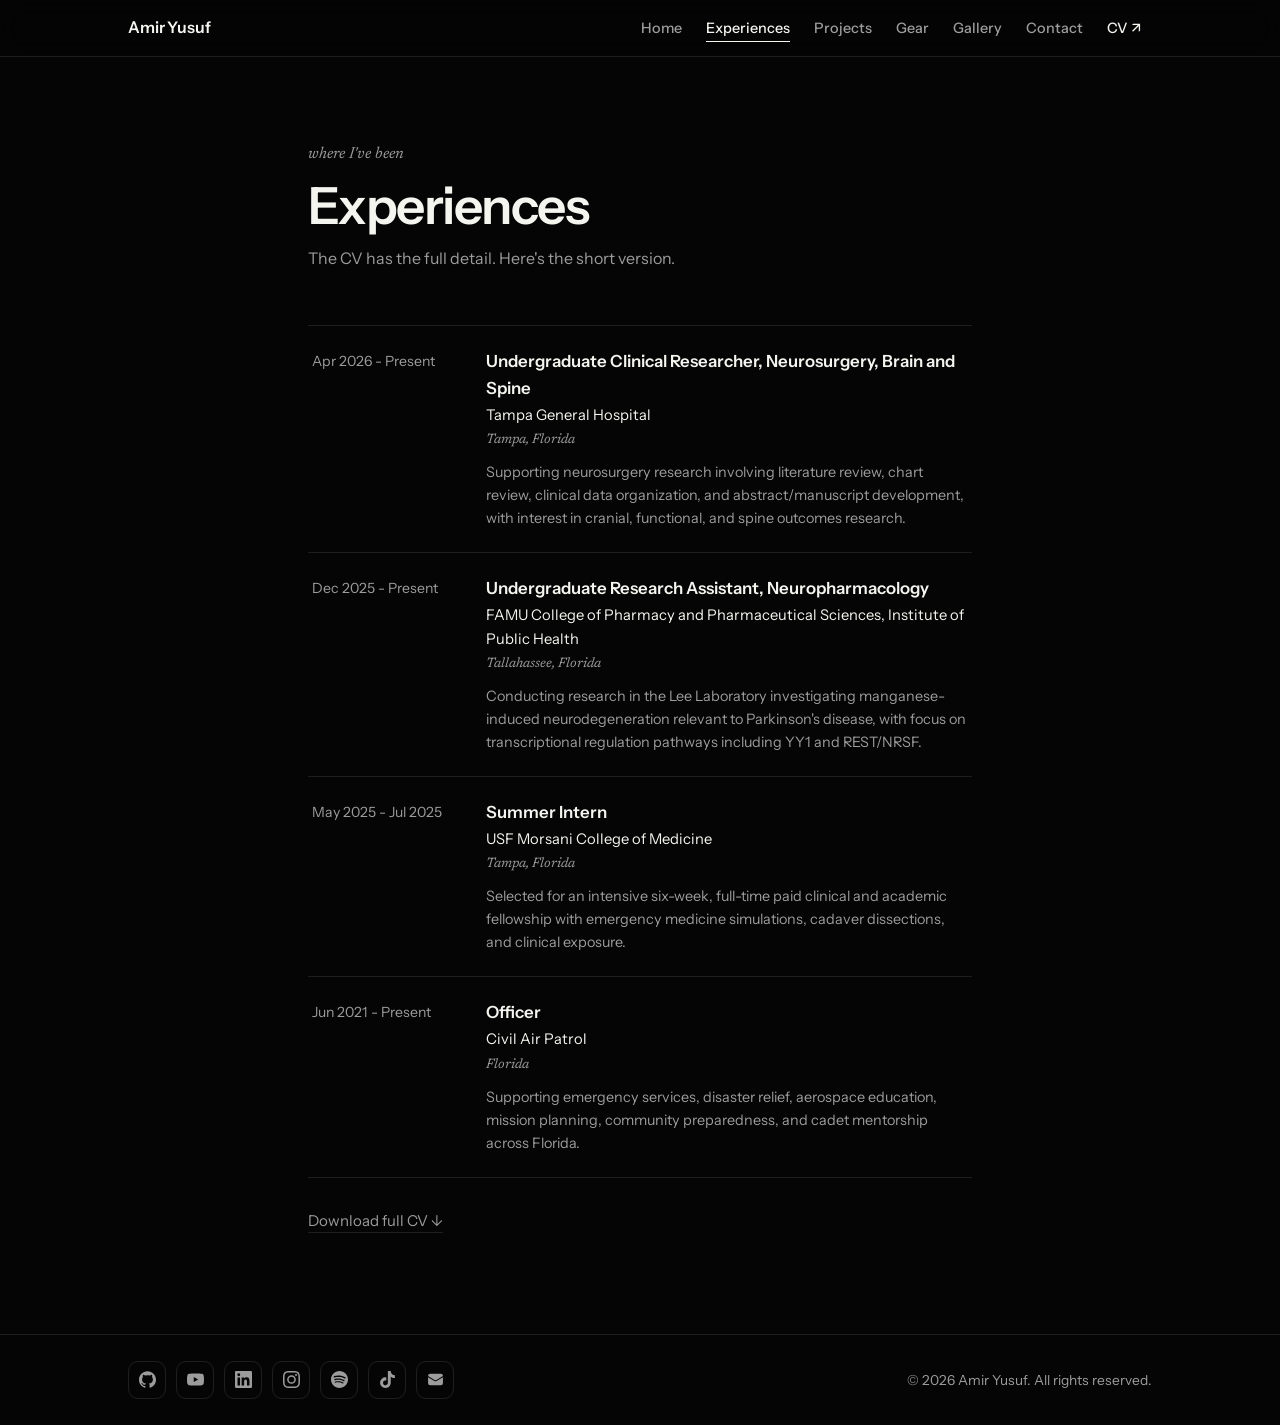
==== experience.html @ 47b3e9e9 "Add files via upload" ====
<!DOCTYPE html>
<html lang="en">
<head>
  <meta charset="UTF-8" />
  <meta name="viewport" content="width=device-width, initial-scale=1.0" />
  <title>Experiences · Amir Yusuf</title>
  <meta name="description" content="Research and service experience of Amir Yusuf: Tampa General Hospital, FAMU College of Pharmacy, USF Morsani College of Medicine, and Civil Air Patrol." />
  <meta name="theme-color" content="#050505" />
  <link rel="canonical" href="https://amiryusuf.com/experience.html" />
  <meta property="og:title" content="Experiences · Amir Yusuf" />
  <meta property="og:description" content="Research, clinical, and service experience." />
  <meta property="og:image" content="https://amiryusuf.com/assets/og-image.jpg" />
  <link rel="preconnect" href="https://fonts.googleapis.com" />
  <link rel="preconnect" href="https://fonts.gstatic.com" crossorigin />
  <link href="https://fonts.googleapis.com/css2?family=Instrument+Sans:wght@400;500;600&family=Newsreader:ital,opsz@1,6..72&display=swap" rel="stylesheet" />
  <link rel="icon" href="data:image/svg+xml,<svg xmlns='http://www.w3.org/2000/svg' viewBox='0 0 100 100'><rect width='100' height='100' fill='%23050505'/><text x='50' y='70' font-size='62' font-family='Georgia,serif' text-anchor='middle' fill='%23F5F5F0'>a</text></svg>" />
  <link rel="stylesheet" href="./styles.css" />
</head>
<body>
  <a class="skip-link" href="#main">Skip to content</a>
  <header class="nav solid" id="top">
    <nav class="nav-inner" aria-label="Primary">
      <a href="./index.html" class="brand">Amir Yusuf</a>
      <button class="nav-toggle" id="navToggle" aria-expanded="false" aria-controls="navMenu" aria-label="Toggle menu"><span></span><span></span></button>
      <ul class="nav-menu" id="navMenu">
        <li><a href="./index.html" class="nav-link">Home</a></li>
        <li><a href="./experience.html" class="nav-link active">Experiences</a></li>
        <li><a href="./projects.html" class="nav-link">Projects</a></li>
        <li><a href="./gear.html" class="nav-link">Gear</a></li>
        <li><a href="./gallery.html" class="nav-link">Gallery</a></li>
        <li><a href="./contact.html" class="nav-link">Contact</a></li>
        <li><a href="./assets/Mahmoud-Yusuf-CV.pdf" class="nav-link nav-cv" download>CV ↗</a></li>
      </ul>
    </nav>
  </header>

  <main id="main">
    <section class="page-hero">
      <div class="container narrow">
        <p class="eyebrow fade">where I've been</p>
        <h1 class="fade d1">Experiences</h1>
        <p class="fade d1">The CV has the full detail. Here's the short version.</p>
      </div>
    </section>

    <section class="section">
      <div class="container narrow">
        <ul class="xp fade d1">
          <li class="xp-row">
            <span class="xp-date">Apr 2026 - Present</span>
            <span class="xp-main">
              <span class="xp-role">Undergraduate Clinical Researcher, Neurosurgery, Brain and Spine</span>
              <span class="xp-org">Tampa General Hospital</span>
              <span class="xp-loc">Tampa, Florida</span>
              <span class="xp-note">Supporting neurosurgery research involving literature review, chart review, clinical data organization, and abstract/manuscript development, with interest in cranial, functional, and spine outcomes research.</span>
            </span>
          </li>
          <li class="xp-row">
            <span class="xp-date">Dec 2025 - Present</span>
            <span class="xp-main">
              <span class="xp-role">Undergraduate Research Assistant, Neuropharmacology</span>
              <span class="xp-org">FAMU College of Pharmacy and Pharmaceutical Sciences, Institute of Public Health</span>
              <span class="xp-loc">Tallahassee, Florida</span>
              <span class="xp-note">Conducting research in the Lee Laboratory investigating manganese-induced neurodegeneration relevant to Parkinson's disease, with focus on transcriptional regulation pathways including YY1 and REST/NRSF.</span>
            </span>
          </li>
          <li class="xp-row">
            <span class="xp-date">May 2025 - Jul 2025</span>
            <span class="xp-main">
              <span class="xp-role">Summer Intern</span>
              <span class="xp-org">USF Morsani College of Medicine</span>
              <span class="xp-loc">Tampa, Florida</span>
              <span class="xp-note">Selected for an intensive six-week, full-time paid clinical and academic fellowship with emergency medicine simulations, cadaver dissections, and clinical exposure.</span>
            </span>
          </li>
          <li class="xp-row">
            <span class="xp-date">Jun 2021 - Present</span>
            <span class="xp-main">
              <span class="xp-role">Officer</span>
              <span class="xp-org">Civil Air Patrol</span>
              <span class="xp-loc">Florida</span>
              <span class="xp-note">Supporting emergency services, disaster relief, aerospace education, mission planning, community preparedness, and cadet mentorship across Florida.</span>
            </span>
          </li>
        </ul>

        <p class="fade d1" style="margin-top:30px">
          <a class="link-underline" href="./assets/Mahmoud-Yusuf-CV.pdf" download>Download full CV ↓</a>
        </p>
      </div>
    </section>
  </main>

  <footer class="footer">
    <div class="container footer-inner"></div>
  </footer>
  <script src="./script.js"></script>
</body>
</html>
---- styles.css ----
/* =========================================================
   Amir Yusuf - personal site (multi-page)
   Black & white. Minimal. Warm. Editorial.
   ========================================================= */

:root {
  --bg: #050505;
  --text: #F5F5F0;
  --muted: #9C9C9C;
  --card: #101010;
  --card-2: #0c0c0c;
  --border: rgba(255, 255, 255, 0.10);
  --border-hover: rgba(255, 255, 255, 0.28);

  --sans: 'Instrument Sans', system-ui, -apple-system, 'Segoe UI', sans-serif;
  --serif: 'Newsreader', Georgia, serif;

  --container: 1080px;
  --radius: 14px;
  --ease: cubic-bezier(0.22, 1, 0.36, 1);
}

*, *::before, *::after { box-sizing: border-box; }
* { margin: 0; padding: 0; }

html { scroll-behavior: smooth; scroll-padding-top: 92px; -webkit-text-size-adjust: 100%; }

body {
  font-family: var(--sans);
  background: var(--bg);
  color: var(--text);
  line-height: 1.6;
  font-size: 16px;
  overflow-x: hidden;
  -webkit-font-smoothing: antialiased;
  text-rendering: optimizeLegibility;
}

img { display: block; max-width: 100%; }
a { color: inherit; text-decoration: none; }
ul { list-style: none; }
::selection { background: var(--text); color: var(--bg); }

.skip-link {
  position: absolute; left: 16px; top: -60px;
  background: var(--text); color: var(--bg);
  padding: 10px 16px; border-radius: 8px; font-weight: 600; z-index: 999;
  transition: top .2s var(--ease);
}
.skip-link:focus { top: 16px; }

.container { width: 100%; max-width: var(--container); margin: 0 auto; padding: 0 28px; }
.container.narrow { max-width: 720px; }
:focus-visible { outline: 1px solid var(--text); outline-offset: 3px; }

/* ---------- Buttons & links ---------- */
.btn {
  display: inline-flex; align-items: center; justify-content: center;
  padding: 11px 22px; border-radius: 999px;
  font-size: 0.94rem; font-weight: 500;
  background: var(--text); color: var(--bg); border: 1px solid var(--text);
  transition: transform .25s var(--ease), opacity .25s var(--ease);
}
.btn:hover { transform: translateY(-1px); opacity: 0.88; }
.btn-line { background: transparent; color: var(--text); border-color: var(--border-hover); }
.btn-line:hover { background: rgba(255,255,255,0.05); opacity: 1; }

.link-underline {
  font-size: 0.94rem; color: var(--muted);
  padding-bottom: 2px; border-bottom: 1px solid var(--border);
  transition: color .2s var(--ease), border-color .2s var(--ease);
}
.link-underline:hover { color: var(--text); border-color: var(--text); }

/* =========================================================
   NAV
   ========================================================= */
.nav {
  position: fixed; top: 0; left: 0; right: 0; z-index: 50;
  display: flex; justify-content: center;
  border-bottom: 1px solid transparent;
  transition: background .3s var(--ease), border-color .3s var(--ease);
}
.nav.scrolled, .nav.solid {
  background: rgba(5,5,5,0.78);
  backdrop-filter: blur(12px); -webkit-backdrop-filter: blur(12px);
  border-bottom: 1px solid var(--border);
}
.nav-inner {
  width: 100%; max-width: var(--container);
  display: flex; align-items: center; justify-content: space-between;
  padding: 15px 28px;
}
.brand { font-weight: 600; font-size: 1rem; letter-spacing: -0.01em; }
.nav-menu { display: flex; align-items: center; gap: 2px; }
.nav-link {
  position: relative; padding: 7px 11px;
  color: var(--muted); font-size: 0.9rem; font-weight: 500;
  transition: color .2s var(--ease);
}
.nav-link::after {
  content: ""; position: absolute; left: 11px; right: 11px; bottom: 2px; height: 1px;
  background: var(--text); transform: scaleX(0); transform-origin: left;
  transition: transform .25s var(--ease);
}
.nav-link:hover, .nav-link.active { color: var(--text); }
.nav-link:hover::after, .nav-link.active::after { transform: scaleX(1); }
.nav-cv { color: var(--text); }

.nav-toggle {
  display: none; flex-direction: column; gap: 5px;
  width: 40px; height: 40px; align-items: center; justify-content: center;
  background: transparent; border: 1px solid var(--border); border-radius: 10px; cursor: pointer;
}
.nav-toggle span { width: 18px; height: 1.5px; background: var(--text); transition: transform .3s var(--ease), opacity .2s var(--ease); }
.nav-toggle[aria-expanded="true"] span:nth-child(1) { transform: translateY(3.5px) rotate(45deg); }
.nav-toggle[aria-expanded="true"] span:nth-child(2) { transform: translateY(-3px) rotate(-45deg); }

/* =========================================================
   PAGE ENTRANCE / FADE
   ========================================================= */
.fade {
  opacity: 0; transform: translateY(16px);
  transition: opacity .6s var(--ease), transform .6s var(--ease);
  will-change: opacity, transform;
}
.fade.in { opacity: 1; transform: none; }
.fade.d1 { transition-delay: .06s; }
.fade.d2 { transition-delay: .12s; }
.fade.d3 { transition-delay: .18s; }
.fade.d4 { transition-delay: .24s; }

/* =========================================================
   HOME - HERO + HUB
   ========================================================= */
.home-hero { padding: 128px 0 26px; }
.home-hero h1 {
  font-size: clamp(2.6rem, 6.5vw, 4.2rem);
  font-weight: 600; line-height: 1.02; letter-spacing: -0.035em;
}
.caret {
  display: inline-block; width: 3px; height: 0.9em;
  background: var(--text); margin-left: 4px;
  transform: translateY(2px); animation: blink 1.05s steps(1) infinite;
}
@keyframes blink { 50% { opacity: 0; } }
.home-sub {
  margin-top: 20px; color: var(--muted);
  font-size: clamp(1rem, 1.7vw, 1.18rem); max-width: 56ch;
}
.home-sub b { color: var(--text); font-weight: 500; }

.hub { padding-bottom: 70px; }
.hub-grid {
  display: grid; grid-template-columns: repeat(2, 1fr);
  gap: 14px; margin-top: 8px;
}
.card {
  background: var(--card); border: 1px solid var(--border); border-radius: var(--radius);
  transition: border-color .3s var(--ease), transform .3s var(--ease);
}
.card:hover { border-color: var(--border-hover); transform: translateY(-3px); }
.card.link { cursor: pointer; }

.span-2 { grid-column: span 2; }

.card-label {
  font-family: var(--serif); font-style: italic;
  font-size: 0.86rem; color: var(--muted);
}
.go { color: var(--muted); transition: color .2s var(--ease), transform .2s var(--ease); }
.card:hover .go { color: var(--text); transform: translate(2px,-2px); }

/* media card (youtube / spotify / project) */
.media {
  display: flex; flex-direction: column; overflow: hidden;
}
.media-thumb {
  position: relative; aspect-ratio: 16 / 9; background: var(--card-2);
  border-bottom: 1px solid var(--border); overflow: hidden;
}
.media-thumb.square { aspect-ratio: 1 / 1; }
.media-thumb img {
  width: 100%; height: 100%; object-fit: cover; object-position: center;
  transition: transform .6s var(--ease);
}
.card:hover .media-thumb img { transform: scale(1.02); }
.thumb-fallback {
  position: absolute; inset: 0; display: grid; place-items: center;
  color: var(--muted); z-index: 0;
}
.media-thumb.no-img img { display: none; }
.thumb-fallback svg { width: 38px; height: 38px; opacity: 0.5; }
.media-body { padding: 16px 18px; display: flex; flex-direction: column; gap: 5px; }
.media-title { font-size: 1.02rem; font-weight: 600; }
.media-meta { display: flex; align-items: center; justify-content: space-between; gap: 10px; }
.media-meta .go { font-size: 0.86rem; }

/* spotify: horizontal compact */
.spotify { display: flex; align-items: center; gap: 14px; padding: 16px; }
.spotify .art {
  position: relative; flex: 0 0 auto; width: 66px; height: 66px;
  border-radius: 8px; overflow: hidden; background: #1a1a1a; border: 1px solid var(--border);
}
.spotify .art img { width: 100%; height: 100%; object-fit: cover; }
.spotify .art.no-img img { display: none; }
.spotify .art.no-img::after { content: "♪"; position: absolute; inset: 0; display: grid; place-items: center; color: var(--muted); font-size: 1.3rem; }
.spotify .info { display: flex; flex-direction: column; gap: 2px; min-width: 0; }
.spotify .info .t { font-size: 1rem; font-weight: 600; }
.spotify .info .s { font-size: 0.85rem; color: var(--muted); }

/* camera roll preview */
.roll { padding: 16px 18px; display: flex; flex-direction: column; gap: 12px; }
.roll-head { display: flex; align-items: center; justify-content: space-between; }
.roll-strip { display: grid; grid-template-columns: repeat(4, 1fr); gap: 8px; }
.roll-strip .mini {
  position: relative; aspect-ratio: 1/1; border-radius: 8px; overflow: hidden;
  background: var(--card-2); border: 1px solid var(--border);
}
.roll-strip .mini img { width: 100%; height: 100%; object-fit: cover; }
.roll-strip .mini.no-img img { display: none; }

/* quick links */
.quicklinks {
  display: flex; flex-wrap: wrap; gap: 10px; margin-top: 14px;
}
.qlink {
  display: inline-flex; align-items: center; gap: 8px;
  padding: 10px 16px; border-radius: 999px;
  border: 1px solid var(--border); background: var(--card);
  font-size: 0.9rem; color: var(--muted);
  transition: color .2s var(--ease), border-color .2s var(--ease), transform .2s var(--ease);
}
.qlink:hover { color: var(--text); border-color: var(--border-hover); transform: translateY(-2px); }
.qlink svg { width: 16px; height: 16px; }

/* =========================================================
   SUBPAGE HERO + SECTIONS
   ========================================================= */
.page-hero { padding: 128px 0 24px; }
.page-hero .eyebrow { font-family: var(--serif); font-style: italic; font-size: 1rem; color: var(--muted); margin-bottom: 12px; }
.page-hero h1 { font-size: clamp(2.2rem, 5vw, 3.2rem); font-weight: 600; letter-spacing: -0.03em; line-height: 1.02; }
.page-hero p { margin-top: 14px; color: var(--muted); max-width: 56ch; }
.section { padding: 30px 0 70px; }

/* About */
.about p { font-size: 1.18rem; line-height: 1.7; max-width: 60ch; }
.about p + p { margin-top: 18px; color: var(--muted); }
.currently { margin-top: 40px; border-top: 1px solid var(--border); }
.currently li {
  display: flex; gap: 16px; align-items: baseline;
  padding: 14px 2px; border-bottom: 1px solid var(--border);
}
.currently .k { font-family: var(--serif); font-style: italic; color: var(--muted); font-size: 0.9rem; min-width: 88px; }
.currently .v { font-size: 1.02rem; }

/* =========================================================
   PROJECTS
   ========================================================= */
.feature {
  border: 1px solid var(--border); border-radius: var(--radius);
  background: var(--card); overflow: hidden; margin-bottom: 16px;
  transition: border-color .3s var(--ease);
}
.feature:hover { border-color: var(--border-hover); }
.feature-grid { display: grid; grid-template-columns: 1.05fr 1fr; }
.feature-shot { position: relative; background: var(--card-2); border-right: 1px solid var(--border); overflow: hidden; min-height: 280px; }
.feature-shot img { width: 100%; height: 100%; object-fit: cover; object-position: center; }
.feature-shot.no-img img { display: none; }
.feature-shot .shot-fallback { position: absolute; inset: 0; display: grid; place-items: center; font-family: var(--serif); font-style: italic; color: var(--muted); font-size: 1.1rem; }
.feature-text { padding: 28px; display: flex; flex-direction: column; }
.feature h2 { font-size: clamp(1.25rem, 2.4vw, 1.55rem); font-weight: 600; letter-spacing: -0.01em; line-height: 1.18; }
.feature .desc { color: var(--muted); margin-top: 12px; font-size: 0.95rem; }
.feature .related-label { font-size: 0.72rem; letter-spacing: 0.14em; text-transform: uppercase; color: var(--muted); margin: 22px 0 10px; }
.related-build {
  display: flex; align-items: center; gap: 14px;
  border: 1px solid var(--border); border-radius: 12px; padding: 10px;
  background: var(--bg);
  transition: border-color .3s var(--ease), transform .3s var(--ease);
}
.related-build:hover { border-color: var(--border-hover); transform: translateY(-2px); }
.rb-shot { position: relative; flex: 0 0 auto; width: 92px; height: 64px; border-radius: 8px; overflow: hidden; background: var(--card-2); border: 1px solid var(--border); }
.rb-shot img { width: 100%; height: 100%; object-fit: cover; }
.rb-shot.no-img img { display: none; }
.rb-shot.no-img::after { content: "NF"; position: absolute; inset: 0; display: grid; place-items: center; font-family: var(--serif); font-style: italic; color: var(--muted); font-size: 0.85rem; }
.rb-text { display: flex; flex-direction: column; gap: 2px; min-width: 0; }
.rb-text strong { font-size: 1rem; }
.rb-text .d { color: var(--muted); font-size: 0.85rem; }
.rb-text .go { color: var(--muted); font-size: 0.8rem; margin-top: 2px; }
.related-build:hover .go { color: var(--text); }

.projects { display: grid; grid-template-columns: repeat(2, 1fr); gap: 16px; }
.project {
  display: flex; flex-direction: column;
  background: var(--card); border: 1px solid var(--border); border-radius: var(--radius);
  overflow: hidden; transition: border-color .3s var(--ease), transform .3s var(--ease);
}
.project:hover { border-color: var(--border-hover); transform: translateY(-3px); }
.project.sub { background: var(--card-2); }
.project-shot {
  position: relative; aspect-ratio: 16/9; background: var(--card-2);
  border-bottom: 1px solid var(--border); overflow: hidden;
}
.project-shot img { width: 100%; height: 100%; object-fit: cover; object-position: center; transition: transform .6s var(--ease); }
.project:hover .project-shot img { transform: scale(1.02); }
.shot-fallback { position: absolute; inset: 0; z-index: -1; display: grid; place-items: center; font-family: var(--serif); font-style: italic; color: var(--muted); }
.project-shot.no-img img { display: none; }
.project-shot.no-img .shot-fallback { z-index: 0; }
.project-body { padding: 18px 20px 20px; display: flex; flex-direction: column; gap: 9px; flex-grow: 1; }
.project-head { display: flex; align-items: center; justify-content: space-between; }
.project-head h3 { font-size: 1.1rem; font-weight: 600; }
.project-body p { color: var(--muted); font-size: 0.92rem; flex-grow: 1; }
.tags { display: flex; flex-wrap: wrap; gap: 7px; }
.tags span { font-size: 0.72rem; color: var(--muted); padding: 3px 10px; border-radius: 999px; border: 1px solid var(--border); }

/* =========================================================
   EXPERIENCE
   ========================================================= */
.xp { border-top: 1px solid var(--border); }
.xp-row {
  display: grid; grid-template-columns: 150px 1fr; gap: 24px;
  padding: 22px 4px; border-bottom: 1px solid var(--border);
  transition: padding-left .25s var(--ease);
}
.xp-row:hover { padding-left: 12px; }
.xp-date { color: var(--muted); font-size: 0.88rem; padding-top: 2px; }
.xp-main { display: flex; flex-direction: column; gap: 2px; }
.xp-role { font-size: 1.05rem; font-weight: 600; }
.xp-org { font-size: 0.92rem; }
.xp-loc { font-family: var(--serif); font-style: italic; color: var(--muted); font-size: 0.85rem; margin-top: 1px; }
.xp-note { font-size: 0.9rem; color: var(--muted); margin-top: 7px; max-width: 70ch; }

/* =========================================================
   GEAR
   ========================================================= */
.gear-cat { margin-top: 38px; }
.gear-cat:first-of-type { margin-top: 8px; }
.gear-cat h2 {
  font-size: 1.1rem; font-weight: 600;
  display: flex; align-items: baseline; gap: 12px;
  padding-bottom: 14px; border-bottom: 1px solid var(--border); margin-bottom: 16px;
}
.gear-cat h2 span { font-family: var(--serif); font-style: italic; color: var(--muted); font-size: 0.85rem; font-weight: 400; }
.gear-grid { display: grid; grid-template-columns: repeat(3, 1fr); gap: 12px; }
.gear-item {
  background: var(--card); border: 1px solid var(--border); border-radius: var(--radius);
  padding: 18px 18px 16px; display: flex; flex-direction: column; gap: 4px;
  transition: border-color .3s var(--ease), transform .3s var(--ease);
}
.gear-item:hover { border-color: var(--border-hover); transform: translateY(-3px); }
.gear-top { display: flex; align-items: center; justify-content: space-between; gap: 8px; }
.gear-name { font-size: 1rem; font-weight: 600; }
.gear-go { color: var(--muted); font-size: 0.85rem; transition: color .2s var(--ease), transform .2s var(--ease); }
a.gear-item:hover .gear-go { color: var(--text); transform: translate(2px, -2px); }
.gear-spec { font-size: 0.88rem; color: var(--muted); margin-top: 4px; }
.gear-tag { margin-top: 8px; font-family: var(--serif); font-style: italic; font-size: 0.82rem; color: var(--muted); }

/* =========================================================
   GALLERY (masonry)
   ========================================================= */
.masonry { columns: 3; column-gap: 12px; }
.masonry .shot {
  position: relative; break-inside: avoid; margin-bottom: 12px;
  border-radius: var(--radius); overflow: hidden;
  background: var(--card); border: 1px solid var(--border);
  display: block; width: 100%; padding: 0; cursor: pointer;
  transition: border-color .3s var(--ease), transform .3s var(--ease);
}
.masonry .shot:hover { border-color: var(--border-hover); transform: translateY(-3px); }
/* natural height, no forced crop */
.shot img { width: 100%; height: auto; display: block; transition: transform .6s var(--ease); }
.shot:hover img { transform: scale(1.02); }
.shot.no-img { min-height: 180px; }
.shot.no-img img { display: none; }

/* shared hover overlay: caption + location reveal */
.ph-overlay {
  position: absolute; inset: 0; z-index: 2;
  display: flex; flex-direction: column; justify-content: flex-end; gap: 1px;
  padding: 14px;
  background: linear-gradient(to top, rgba(0,0,0,0.74), rgba(0,0,0,0.05) 55%, transparent);
  opacity: 0; transition: opacity .3s var(--ease);
  pointer-events: none;
}
.shot:hover .ph-overlay, .photo-card:hover .ph-overlay { opacity: 1; }
.ph-overlay .c { font-size: 0.95rem; font-weight: 600; color: #fff; }
.ph-overlay .l { font-family: var(--serif); font-style: italic; font-size: 0.82rem; color: rgba(255,255,255,0.85); }

/* =========================================================
   CONTACT
   ========================================================= */
.contact-lead { font-size: 1.18rem; max-width: 52ch; margin-bottom: 26px; }
.contact-links { display: flex; flex-direction: column; border-top: 1px solid var(--border); max-width: 480px; }
.contact-links a {
  display: flex; align-items: center; justify-content: space-between;
  padding: 16px 4px; border-bottom: 1px solid var(--border);
  font-size: 1.05rem; color: var(--text);
  transition: padding-left .25s var(--ease), color .2s var(--ease);
}
.contact-links a:hover { padding-left: 12px; }
.contact-links a .ext { color: var(--muted); font-size: 0.9rem; }
.contact-links a:hover .ext { color: var(--text); }
.contact-row {
  display: flex; align-items: center; justify-content: space-between;
  padding: 16px 4px; border-bottom: 1px solid var(--border);
  font-size: 1.05rem; color: var(--text);
}
.contact-row .ext { color: var(--muted); font-size: 0.95rem; }

/* =========================================================
   FOOTER
   ========================================================= */
.footer { border-top: 1px solid var(--border); padding: 26px 0; margin-top: 30px; }
.footer-inner { display: flex; justify-content: space-between; align-items: center; gap: 16px; flex-wrap: wrap; }
.footer-inner span { font-size: 0.86rem; }
.footer-links { display: flex; gap: 18px; flex-wrap: wrap; }
.footer-links a { font-size: 0.86rem; color: var(--muted); transition: color .2s var(--ease); }
.footer-links a:hover { color: var(--text); }
.footer-copy { color: var(--muted); }

/* Social icon footer */
.social { display: flex; align-items: center; gap: 10px; flex-wrap: wrap; }
.social a {
  display: grid; place-items: center;
  width: 38px; height: 38px;
  color: var(--muted);
  border: 1px solid var(--border); border-radius: 10px;
  transition: color .2s var(--ease), border-color .2s var(--ease), transform .2s var(--ease);
}
.social a:hover { color: var(--text); border-color: var(--border-hover); transform: translateY(-2px); }
.social svg { width: 17px; height: 17px; }

/* =========================================================
   HOME COLLAGE - "recently"
   ========================================================= */
.recently { padding: 6px 0 56px; }
.section-kicker { font-family: var(--serif); font-style: italic; color: var(--muted); font-size: 0.9rem; margin-bottom: 4px; }
.recently h2 { font-size: 1.5rem; font-weight: 600; letter-spacing: -0.02em; margin-bottom: 26px; }
.home-collage {
  display: flex; justify-content: center; align-items: center;
  padding: 18px 0;
}
.photo-card {
  position: relative;
  flex: 0 0 auto;
  width: 224px; aspect-ratio: 3 / 4;
  margin-left: -42px;
  border-radius: 14px; overflow: hidden;
  border: 1px solid var(--border);
  background: var(--card);
  transform: rotate(var(--r, 0)) translateY(var(--y, 0));
  transition: transform .35s var(--ease), border-color .3s var(--ease);
}
.photo-card:first-child { margin-left: 0; }
.photo-card img {
  width: 100%; height: 100%; object-fit: cover; object-position: center;
}
.photo-card:hover {
  transform: rotate(0deg) translateY(-10px) scale(1.03);
  border-color: var(--border-hover);
  z-index: 5;
}

/* =========================================================
   HOME - hobbies + finance + project preview cards
   ========================================================= */
.card-pad { padding: 18px 20px; display: flex; flex-direction: column; gap: 7px; }
.hobbies-list { display: flex; flex-wrap: wrap; gap: 8px; margin-top: 2px; }
.hobbies-list span {
  font-size: 0.85rem; color: var(--muted);
  padding: 5px 12px; border: 1px solid var(--border); border-radius: 999px;
}
.fin-top { display: flex; align-items: baseline; justify-content: space-between; gap: 10px; }
.fin-big { font-size: 1.3rem; font-weight: 600; }
.fin-ret { font-size: 1.05rem; font-weight: 600; }
.fin-sub { color: var(--muted); font-size: 0.9rem; }
.fin-detail { color: var(--muted); font-size: 0.84rem; margin-top: 6px; }
.fin-note { font-family: var(--serif); font-style: italic; color: rgba(156,156,156,0.75); font-size: 0.78rem; margin-top: 8px; }

.proj-preview .media-title { font-size: 1.05rem; }

/* =========================================================
   GALLERY - featured "places lately"
   ========================================================= */
.gallery-head h1 { font-size: clamp(2.2rem, 5vw, 3.2rem); font-weight: 600; letter-spacing: -0.03em; }
.places-kicker { font-family: var(--serif); font-style: italic; color: var(--muted); font-size: 0.95rem; margin: 44px 0 16px; }
.places-lately {
  display: grid; grid-template-columns: repeat(3, 1fr); gap: 14px;
  margin-bottom: 24px;
}
.places-lately .place:first-child { grid-column: span 2; }
.place {
  display: flex; flex-direction: column; gap: 8px;
  cursor: pointer; background: none; border: 0; padding: 0; text-align: left;
  color: inherit; font: inherit;
}
.place-img {
  position: relative; aspect-ratio: 4 / 5; overflow: hidden;
  border-radius: var(--radius); border: 1px solid var(--border);
  background: var(--card);
}
.places-lately .place:first-child .place-img { aspect-ratio: 16 / 10; }
.place-img img {
  width: 100%; height: 100%; object-fit: cover; object-position: center;
  transition: transform .6s var(--ease);
}
.place:hover .place-img img { transform: scale(1.03); }
.place:hover .place-img { border-color: var(--border-hover); }
.place-cap { display: flex; align-items: baseline; gap: 8px; }
.place-cap .c { font-size: 0.92rem; color: var(--text); }
.place-cap .l { font-family: var(--serif); font-style: italic; font-size: 0.82rem; color: var(--muted); }

/* full grid uses .masonry; make shots clickable */
.masonry .shot { cursor: pointer; display: block; width: 100%; padding: 0; border: 1px solid var(--border); text-align: left; }
.masonry .shot:hover { border-color: var(--border-hover); }

/* =========================================================
   LIGHTBOX
   ========================================================= */
.lightbox {
  position: fixed; inset: 0; z-index: 100;
  display: grid; place-items: center;
  padding: 28px;
  background: rgba(3, 3, 3, 0.92);
  opacity: 0; pointer-events: none;
  transition: opacity .25s var(--ease);
}
.lightbox.open { opacity: 1; pointer-events: auto; }
.lightbox-fig {
  display: flex; flex-direction: column; gap: 12px;
  max-width: min(92vw, 900px); max-height: 86vh;
}
.lightbox-fig img {
  max-width: 100%; max-height: 72vh; object-fit: contain;
  border-radius: var(--radius); border: 1px solid var(--border);
}
.lightbox figcaption { display: flex; align-items: baseline; gap: 10px; }
.lightbox figcaption .c { font-size: 1rem; color: var(--text); }
.lightbox figcaption .l { font-family: var(--serif); font-style: italic; color: var(--muted); font-size: 0.9rem; }
.lightbox-close {
  position: absolute; top: 18px; right: 18px;
  width: 44px; height: 44px;
  display: grid; place-items: center;
  background: transparent; color: var(--text);
  border: 1px solid var(--border); border-radius: 999px;
  font-size: 1.2rem; cursor: pointer;
  transition: border-color .2s var(--ease), transform .2s var(--ease);
}
.lightbox-close:hover { border-color: var(--border-hover); transform: scale(1.05); }
body.no-scroll { overflow: hidden; }

/* =========================================================
   RESPONSIVE
   ========================================================= */
@media (max-width: 880px) {
  .hub-grid { grid-template-columns: 1fr 1fr; }
  .span-2 { grid-column: span 2; }
  .projects { grid-template-columns: 1fr; }
  .feature-grid { grid-template-columns: 1fr; }
  .feature-shot { border-right: 0; border-bottom: 1px solid var(--border); aspect-ratio: 16/9; min-height: 0; }
  .gear-grid { grid-template-columns: repeat(2, 1fr); }
  .masonry { columns: 2; }
  .places-lately { grid-template-columns: 1fr 1fr; }
  .places-lately .place:first-child { grid-column: span 2; }
  .photo-card { width: 200px; margin-left: -36px; }
}

@media (max-width: 600px) {
  .nav.solid, .nav { background: rgba(5,5,5,0.85); backdrop-filter: blur(12px); -webkit-backdrop-filter: blur(12px); border-bottom: 1px solid var(--border); }
  .nav-toggle { display: flex; }
  .nav-menu {
    position: absolute; top: 100%; left: 0; right: 0;
    flex-direction: column; align-items: stretch; gap: 2px; padding: 12px;
    background: rgba(5,5,5,0.97); border-bottom: 1px solid var(--border);
    transform: translateY(-8px); opacity: 0; pointer-events: none;
    transition: opacity .25s var(--ease), transform .25s var(--ease);
  }
  .nav-menu.open { opacity: 1; transform: none; pointer-events: auto; }
  .nav-link { padding: 12px 14px; }
  .nav-link::after { display: none; }

  .home-hero { padding: 104px 0 18px; }
  .page-hero { padding: 104px 0 18px; }
  .hub-grid { grid-template-columns: 1fr; }
  .span-2 { grid-column: auto; }
  .gear-grid { grid-template-columns: 1fr; }
  .masonry { columns: 1; }
  .xp-row { grid-template-columns: 1fr; gap: 4px; }
  .xp-row:hover { padding-left: 4px; }
  .xp-date { padding-top: 0; }
  .container { padding: 0 20px; }

  /* collage becomes a horizontal scroll strip */
  .home-collage {
    justify-content: flex-start;
    overflow-x: auto; overflow-y: hidden;
    gap: 12px; padding: 4px 0 14px;
    scroll-snap-type: x mandatory;
    -webkit-overflow-scrolling: touch;
    scrollbar-width: none; -ms-overflow-style: none;
  }
  .home-collage::-webkit-scrollbar { display: none; }
  .photo-card {
    width: 70vw; margin-left: 0;
    transform: none; scroll-snap-align: center;
  }
  .photo-card:hover { transform: translateY(-4px); }

  .places-lately { grid-template-columns: 1fr; }
  .places-lately .place:first-child { grid-column: auto; }
  .places-lately .place:first-child .place-img { aspect-ratio: 4 / 5; }
}

@media (prefers-reduced-motion: reduce) {
  *, *::before, *::after {
    animation-duration: 0.001ms !important;
    transition-duration: 0.001ms !important;
    scroll-behavior: auto !important;
  }
  .fade { opacity: 1; transform: none; }
  .caret { animation: none; }
}
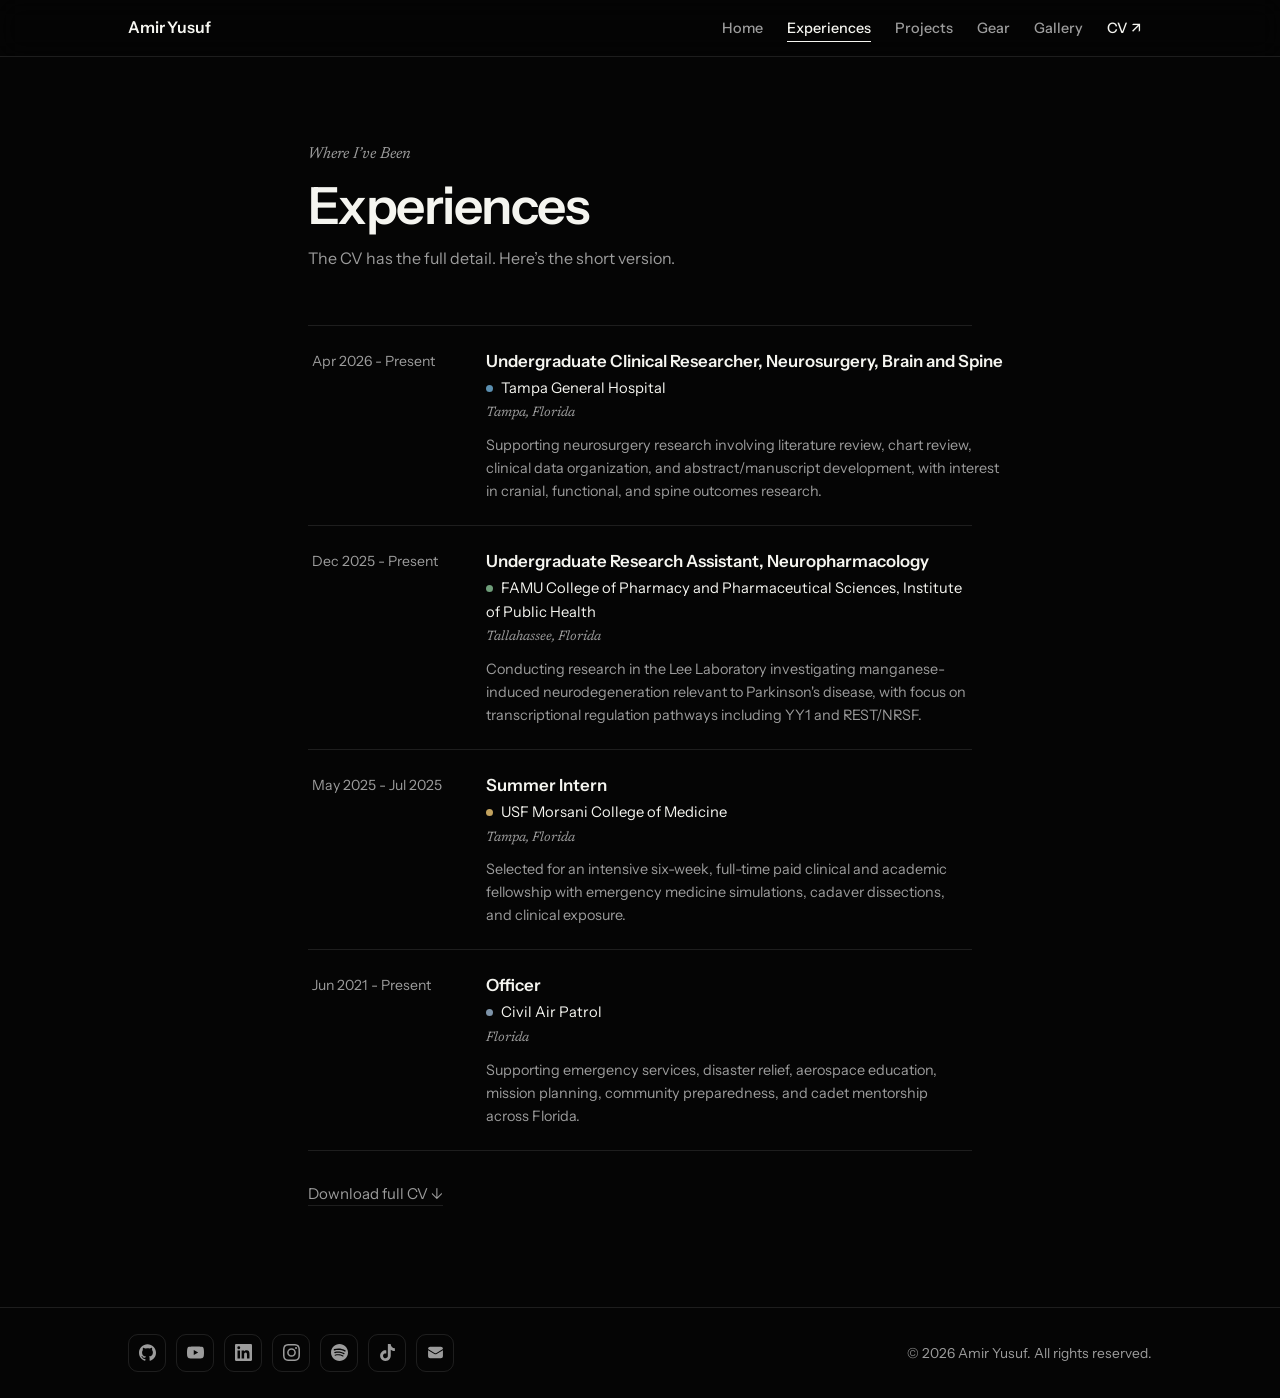
==== commit cc335595: "Add files via upload" ====
--- a/experience.html
+++ b/experience.html
@@ -28,7 +28,6 @@
         <li><a href="./projects.html" class="nav-link">Projects</a></li>
         <li><a href="./gear.html" class="nav-link">Gear</a></li>
         <li><a href="./gallery.html" class="nav-link">Gallery</a></li>
-        <li><a href="./contact.html" class="nav-link">Contact</a></li>
         <li><a href="./assets/Mahmoud-Yusuf-CV.pdf" class="nav-link nav-cv" download>CV ↗</a></li>
       </ul>
     </nav>
@@ -37,9 +36,9 @@
   <main id="main">
     <section class="page-hero">
       <div class="container narrow">
-        <p class="eyebrow fade">where I've been</p>
+        <p class="eyebrow fade">Where I&rsquo;ve Been</p>
         <h1 class="fade d1">Experiences</h1>
-        <p class="fade d1">The CV has the full detail. Here's the short version.</p>
+        <p class="fade d1">The CV has the full detail. Here&rsquo;s the short version.</p>
       </div>
     </section>
 
@@ -49,8 +48,8 @@
           <li class="xp-row">
             <span class="xp-date">Apr 2026 - Present</span>
             <span class="xp-main">
-              <span class="xp-role">Undergraduate Clinical Researcher, Neurosurgery, Brain and Spine</span>
-              <span class="xp-org">Tampa General Hospital</span>
+              <span class="xp-role long">Undergraduate Clinical Researcher, Neurosurgery, Brain and Spine</span>
+              <span class="xp-org"><span class="xp-dot" style="--a:#5b8fb0" aria-hidden="true"></span>Tampa General Hospital</span>
               <span class="xp-loc">Tampa, Florida</span>
               <span class="xp-note">Supporting neurosurgery research involving literature review, chart review, clinical data organization, and abstract/manuscript development, with interest in cranial, functional, and spine outcomes research.</span>
             </span>
@@ -59,7 +58,7 @@
             <span class="xp-date">Dec 2025 - Present</span>
             <span class="xp-main">
               <span class="xp-role">Undergraduate Research Assistant, Neuropharmacology</span>
-              <span class="xp-org">FAMU College of Pharmacy and Pharmaceutical Sciences, Institute of Public Health</span>
+              <span class="xp-org"><span class="xp-dot" style="--a:#6f9e7a" aria-hidden="true"></span>FAMU College of Pharmacy and Pharmaceutical Sciences, Institute of Public Health</span>
               <span class="xp-loc">Tallahassee, Florida</span>
               <span class="xp-note">Conducting research in the Lee Laboratory investigating manganese-induced neurodegeneration relevant to Parkinson's disease, with focus on transcriptional regulation pathways including YY1 and REST/NRSF.</span>
             </span>
@@ -68,7 +67,7 @@
             <span class="xp-date">May 2025 - Jul 2025</span>
             <span class="xp-main">
               <span class="xp-role">Summer Intern</span>
-              <span class="xp-org">USF Morsani College of Medicine</span>
+              <span class="xp-org"><span class="xp-dot" style="--a:#c2a25e" aria-hidden="true"></span>USF Morsani College of Medicine</span>
               <span class="xp-loc">Tampa, Florida</span>
               <span class="xp-note">Selected for an intensive six-week, full-time paid clinical and academic fellowship with emergency medicine simulations, cadaver dissections, and clinical exposure.</span>
             </span>
@@ -77,7 +76,7 @@
             <span class="xp-date">Jun 2021 - Present</span>
             <span class="xp-main">
               <span class="xp-role">Officer</span>
-              <span class="xp-org">Civil Air Patrol</span>
+              <span class="xp-org"><span class="xp-dot" style="--a:#7d93a8" aria-hidden="true"></span>Civil Air Patrol</span>
               <span class="xp-loc">Florida</span>
               <span class="xp-note">Supporting emergency services, disaster relief, aerospace education, mission planning, community preparedness, and cadet mentorship across Florida.</span>
             </span>
--- a/styles.css
+++ b/styles.css
@@ -138,12 +138,18 @@
   font-size: clamp(2.6rem, 6.5vw, 4.2rem);
   font-weight: 600; line-height: 1.02; letter-spacing: -0.035em;
 }
+.type {
+  display: inline-flex; align-items: baseline;
+  width: fit-content; max-width: 100%;
+}
+.type-out { display: inline; white-space: nowrap; }
 .caret {
   display: inline-block; width: 3px; height: 0.9em;
   background: var(--text); margin-left: 4px;
-  transform: translateY(2px); animation: blink 1.05s steps(1) infinite;
+  transform: translateY(2px); animation: blink 0.85s steps(1) infinite;
 }
 @keyframes blink { 50% { opacity: 0; } }
+@media (max-width: 420px) { .type-out { white-space: normal; } }
 .home-sub {
   margin-top: 20px; color: var(--muted);
   font-size: clamp(1rem, 1.7vw, 1.18rem); max-width: 56ch;
@@ -266,28 +272,35 @@
 .feature-grid { display: grid; grid-template-columns: 1.05fr 1fr; }
 .feature-shot { position: relative; background: var(--card-2); border-right: 1px solid var(--border); overflow: hidden; min-height: 280px; }
 .feature-shot img { width: 100%; height: 100%; object-fit: cover; object-position: center; }
+/* clean research title-card (replaces the screenshot) */
+.title-card {
+  position: absolute; inset: 0;
+  display: flex; flex-direction: column; justify-content: center; gap: 10px;
+  padding: 34px;
+  background:
+    radial-gradient(110% 80% at 50% 0%, rgba(15, 76, 154, 0.18), transparent 62%),
+    linear-gradient(158deg, #050505 0%, #07111f 58%, #0b1f3a 100%);
+}
+.title-card .tc-title { font-family: var(--serif); font-size: clamp(1.4rem, 2.4vw, 1.7rem); line-height: 1.16; color: var(--text); }
+.title-card .tc-sub { font-family: var(--serif); font-style: italic; font-size: 1rem; color: #7fa8d8; }
+.title-card .tc-label { font-size: 0.72rem; letter-spacing: 0.12em; text-transform: uppercase; color: var(--muted); margin-top: 10px; }
 .feature-shot.no-img img { display: none; }
 .feature-shot .shot-fallback { position: absolute; inset: 0; display: grid; place-items: center; font-family: var(--serif); font-style: italic; color: var(--muted); font-size: 1.1rem; }
 .feature-text { padding: 28px; display: flex; flex-direction: column; }
 .feature h2 { font-size: clamp(1.25rem, 2.4vw, 1.55rem); font-weight: 600; letter-spacing: -0.01em; line-height: 1.18; }
 .feature .desc { color: var(--muted); margin-top: 12px; font-size: 0.95rem; }
 .feature .related-label { font-size: 0.72rem; letter-spacing: 0.14em; text-transform: uppercase; color: var(--muted); margin: 22px 0 10px; }
-.related-build {
-  display: flex; align-items: center; gap: 14px;
-  border: 1px solid var(--border); border-radius: 12px; padding: 10px;
-  background: var(--bg);
-  transition: border-color .3s var(--ease), transform .3s var(--ease);
-}
-.related-build:hover { border-color: var(--border-hover); transform: translateY(-2px); }
-.rb-shot { position: relative; flex: 0 0 auto; width: 92px; height: 64px; border-radius: 8px; overflow: hidden; background: var(--card-2); border: 1px solid var(--border); }
-.rb-shot img { width: 100%; height: 100%; object-fit: cover; }
-.rb-shot.no-img img { display: none; }
-.rb-shot.no-img::after { content: "NF"; position: absolute; inset: 0; display: grid; place-items: center; font-family: var(--serif); font-style: italic; color: var(--muted); font-size: 0.85rem; }
-.rb-text { display: flex; flex-direction: column; gap: 2px; min-width: 0; }
-.rb-text strong { font-size: 1rem; }
-.rb-text .d { color: var(--muted); font-size: 0.85rem; }
-.rb-text .go { color: var(--muted); font-size: 0.8rem; margin-top: 2px; }
-.related-build:hover .go { color: var(--text); }
+/* NeuroFlow nested build, with its own site preview */
+.rb-block { display: flex; flex-direction: column; gap: 10px; }
+.rb-head { display: flex; align-items: center; justify-content: space-between; gap: 10px; }
+.rb-head strong { font-size: 1rem; }
+.rb-head .go { color: var(--muted); font-size: 0.82rem; transition: color .2s var(--ease), transform .2s var(--ease); }
+.rb-head a.go:hover { color: var(--text); transform: translate(2px,-2px); }
+.rb-desc { color: var(--muted); font-size: 0.85rem; }
+/* preview embedded as a project card's top visual */
+.project .site-preview { border: 0; border-radius: 0; border-bottom: 1px solid var(--border); }
+.project-head a.go { transition: color .2s var(--ease), transform .2s var(--ease); }
+.project-head a.go:hover { color: var(--text); transform: translate(2px,-2px); }
 
 .projects { display: grid; grid-template-columns: repeat(2, 1fr); gap: 16px; }
 .project {
@@ -326,7 +339,10 @@
 .xp-date { color: var(--muted); font-size: 0.88rem; padding-top: 2px; }
 .xp-main { display: flex; flex-direction: column; gap: 2px; }
 .xp-role { font-size: 1.05rem; font-weight: 600; }
+@media (min-width: 760px) { .xp-role.long { white-space: nowrap; font-size: clamp(0.96rem, 1.35vw, 1.05rem); } }
+@media (max-width: 759px) { .xp-role.long { white-space: normal; } }
 .xp-org { font-size: 0.92rem; }
+.xp-dot { display: inline-block; width: 7px; height: 7px; border-radius: 50%; background: var(--a, var(--muted)); margin-right: 8px; vertical-align: 1px; }
 .xp-loc { font-family: var(--serif); font-style: italic; color: var(--muted); font-size: 0.85rem; margin-top: 1px; }
 .xp-note { font-size: 0.9rem; color: var(--muted); margin-top: 7px; max-width: 70ch; }
 
@@ -356,21 +372,27 @@
 .gear-tag { margin-top: 8px; font-family: var(--serif); font-style: italic; font-size: 0.82rem; color: var(--muted); }
 
 /* =========================================================
-   GALLERY (masonry)
-   ========================================================= */
-.masonry { columns: 3; column-gap: 12px; }
-.masonry .shot {
-  position: relative; break-inside: avoid; margin-bottom: 12px;
-  border-radius: var(--radius); overflow: hidden;
-  background: var(--card); border: 1px solid var(--border);
-  display: block; width: 100%; padding: 0; cursor: pointer;
-  transition: border-color .3s var(--ease), transform .3s var(--ease);
-}
-.masonry .shot:hover { border-color: var(--border-hover); transform: translateY(-3px); }
-/* natural height, no forced crop */
-.shot img { width: 100%; height: auto; display: block; transition: transform .6s var(--ease); }
-.shot:hover img { transform: scale(1.02); }
-.shot.no-img { min-height: 180px; }
+   GALLERY (phone camera-roll grid)
+   ========================================================= */
+.phone-gallery { display: grid; grid-template-columns: repeat(4, 1fr); grid-auto-flow: dense; gap: 8px; }
+/* container itself does not fade; its shots stagger in instead */
+.phone-gallery.fade { opacity: 1; transform: none; }
+.phone-gallery .shot {
+  position: relative; aspect-ratio: 3 / 4; overflow: hidden;
+  border-radius: 10px; border: 1px solid var(--border);
+  background: var(--card); display: block; width: 100%; padding: 0; cursor: pointer;
+  opacity: 0; transform: translateY(12px);
+  transition: opacity .5s var(--ease), transform .5s var(--ease), border-color .3s var(--ease);
+  transition-delay: calc(var(--i, 0) * 40ms);
+}
+.phone-gallery.in .shot { opacity: 1; transform: none; }
+.phone-gallery .shot:hover { border-color: var(--border-hover); transform: translateY(-3px); transition-delay: 0s; }
+/* creative spans (desktop only) */
+.phone-gallery .shot.wide { grid-column: span 2; aspect-ratio: 4 / 3; }
+.phone-gallery .shot.tall { grid-row: span 2; aspect-ratio: 3 / 5; }
+.phone-gallery .shot.large { grid-column: span 2; grid-row: span 2; aspect-ratio: 1 / 1; }
+.shot img { width: 100%; height: 100%; object-fit: cover; object-position: center; display: block; transition: transform .6s var(--ease); }
+.shot:hover img { transform: scale(1.03); }
 .shot.no-img img { display: none; }
 
 /* shared hover overlay: caption + location reveal */
@@ -470,14 +492,68 @@
   font-size: 0.85rem; color: var(--muted);
   padding: 5px 12px; border: 1px solid var(--border); border-radius: 999px;
 }
-.fin-top { display: flex; align-items: baseline; justify-content: space-between; gap: 10px; }
-.fin-big { font-size: 1.3rem; font-weight: 600; }
-.fin-ret { font-size: 1.05rem; font-weight: 600; }
-.fin-sub { color: var(--muted); font-size: 0.9rem; }
-.fin-detail { color: var(--muted); font-size: 0.84rem; margin-top: 6px; }
-.fin-note { font-family: var(--serif); font-style: italic; color: rgba(156,156,156,0.75); font-size: 0.78rem; margin-top: 8px; }
+.fin-main { font-size: 1.05rem; font-weight: 600; }
+.fin-sub { color: var(--muted); font-size: 0.86rem; }
+.fin-highlight { font-size: 0.92rem; color: var(--text); font-weight: 500; }
+.fin-port { font-size: 0.85rem; color: var(--muted); }
+.fin-detail { color: var(--muted); font-size: 0.82rem; }
+.fin-note { font-family: var(--serif); font-style: italic; color: rgba(156,156,156,0.75); font-size: 0.78rem; margin-top: 6px; }
+
+.ticker-group { display: flex; flex-direction: column; gap: 7px; margin-top: 6px; }
+.ticker-row { display: flex; flex-wrap: wrap; gap: 6px; align-items: center; }
+.ticker-label { font-family: var(--serif); font-style: italic; font-size: 0.74rem; color: var(--muted); margin-right: 2px; }
+.ticker { font-size: 0.7rem; color: var(--muted); padding: 3px 9px; border: 1px solid var(--border); border-radius: 999px; letter-spacing: 0.03em; }
+.ticker.core { color: var(--text); border-color: var(--border-hover); }
+.fin-spark { display: block; width: 100%; height: 26px; margin: 2px 0 2px; opacity: 0.7; }
+
+/* larger Spotify preview card */
+.spotify-card { padding: 16px 18px 18px; display: flex; flex-direction: column; gap: 12px; }
+.sc-head { display: flex; align-items: baseline; justify-content: space-between; gap: 12px; }
+.sc-head .card-label { font-size: 0.86rem; }
+.sc-head .go { color: var(--muted); font-size: 0.84rem; transition: color .2s var(--ease), transform .2s var(--ease); }
+.sc-head a.go:hover { color: var(--text); transform: translate(2px,-2px); }
+.sc-embed { position: relative; border-radius: 12px; overflow: hidden; background: var(--card-2); border: 1px solid var(--border); min-height: 152px; }
+.sc-embed iframe { position: relative; z-index: 2; display: block; width: 100%; height: 352px; border: 0; opacity: 0; transition: opacity .4s var(--ease); }
+.sc-fallback {
+  position: absolute; inset: 0; z-index: 1;
+  display: flex; align-items: center; gap: 14px; padding: 16px;
+}
+.sc-fallback img { width: 84px; height: 84px; border-radius: 8px; object-fit: cover; }
+.sc-fallback .fb-t { font-size: 1rem; font-weight: 600; }
+.sc-fallback .fb-l { font-size: 0.82rem; color: var(--muted); }
 
 .proj-preview .media-title { font-size: 1.05rem; }
+
+/* =========================================================
+   SITE PREVIEW (live iframe with browser chrome + fallback)
+   ========================================================= */
+.site-preview {
+  border: 1px solid var(--border); border-radius: 10px; overflow: hidden;
+  background: var(--card-2);
+}
+.sp-bar {
+  display: flex; align-items: center; gap: 9px;
+  padding: 8px 11px; border-bottom: 1px solid var(--border); background: var(--card);
+}
+.sp-dots { display: flex; gap: 5px; }
+.sp-dots i { width: 8px; height: 8px; border-radius: 50%; background: rgba(255,255,255,0.16); display: block; }
+.sp-name { font-family: var(--serif); font-style: italic; font-size: 0.74rem; color: var(--muted); }
+.sp-frame { position: relative; aspect-ratio: 16 / 10; overflow: hidden; background: var(--bg); }
+.sp-frame iframe {
+  position: absolute; inset: 0; width: 100%; height: 100%; border: 0;
+  background: #fff; opacity: 0; transition: opacity .5s var(--ease);
+  pointer-events: none;
+}
+.sp-frame.loaded iframe { opacity: 1; }
+.sp-fallback {
+  position: absolute; inset: 0; z-index: 1;
+  display: flex; flex-direction: column; align-items: center; justify-content: center;
+  gap: 9px; padding: 16px; text-align: center;
+}
+.sp-frame.loaded .sp-fallback { display: none; }
+.sp-fallback img { max-width: 72px; max-height: 72px; border-radius: 14px; object-fit: contain; }
+.sp-fallback .fb-name { font-size: 0.9rem; color: var(--text); font-weight: 600; }
+.sp-fallback .fb-sub { font-size: 0.76rem; color: var(--muted); }
 
 /* =========================================================
    GALLERY - featured "places lately"
@@ -510,9 +586,6 @@
 .place-cap .c { font-size: 0.92rem; color: var(--text); }
 .place-cap .l { font-family: var(--serif); font-style: italic; font-size: 0.82rem; color: var(--muted); }
 
-/* full grid uses .masonry; make shots clickable */
-.masonry .shot { cursor: pointer; display: block; width: 100%; padding: 0; border: 1px solid var(--border); text-align: left; }
-.masonry .shot:hover { border-color: var(--border-hover); }
 
 /* =========================================================
    LIGHTBOX
@@ -559,7 +632,8 @@
   .feature-grid { grid-template-columns: 1fr; }
   .feature-shot { border-right: 0; border-bottom: 1px solid var(--border); aspect-ratio: 16/9; min-height: 0; }
   .gear-grid { grid-template-columns: repeat(2, 1fr); }
-  .masonry { columns: 2; }
+  .phone-gallery { grid-template-columns: repeat(3, 1fr); }
+  .phone-gallery .shot.wide, .phone-gallery .shot.tall, .phone-gallery .shot.large { grid-column: auto; grid-row: auto; aspect-ratio: 3 / 4; }
   .places-lately { grid-template-columns: 1fr 1fr; }
   .places-lately .place:first-child { grid-column: span 2; }
   .photo-card { width: 200px; margin-left: -36px; }
@@ -584,7 +658,7 @@
   .hub-grid { grid-template-columns: 1fr; }
   .span-2 { grid-column: auto; }
   .gear-grid { grid-template-columns: 1fr; }
-  .masonry { columns: 1; }
+  .phone-gallery { grid-template-columns: repeat(3, 1fr); gap: 6px; }
   .xp-row { grid-template-columns: 1fr; gap: 4px; }
   .xp-row:hover { padding-left: 4px; }
   .xp-date { padding-top: 0; }
@@ -618,5 +692,6 @@
     scroll-behavior: auto !important;
   }
   .fade { opacity: 1; transform: none; }
+  .phone-gallery .shot { opacity: 1 !important; transform: none !important; }
   .caret { animation: none; }
 }
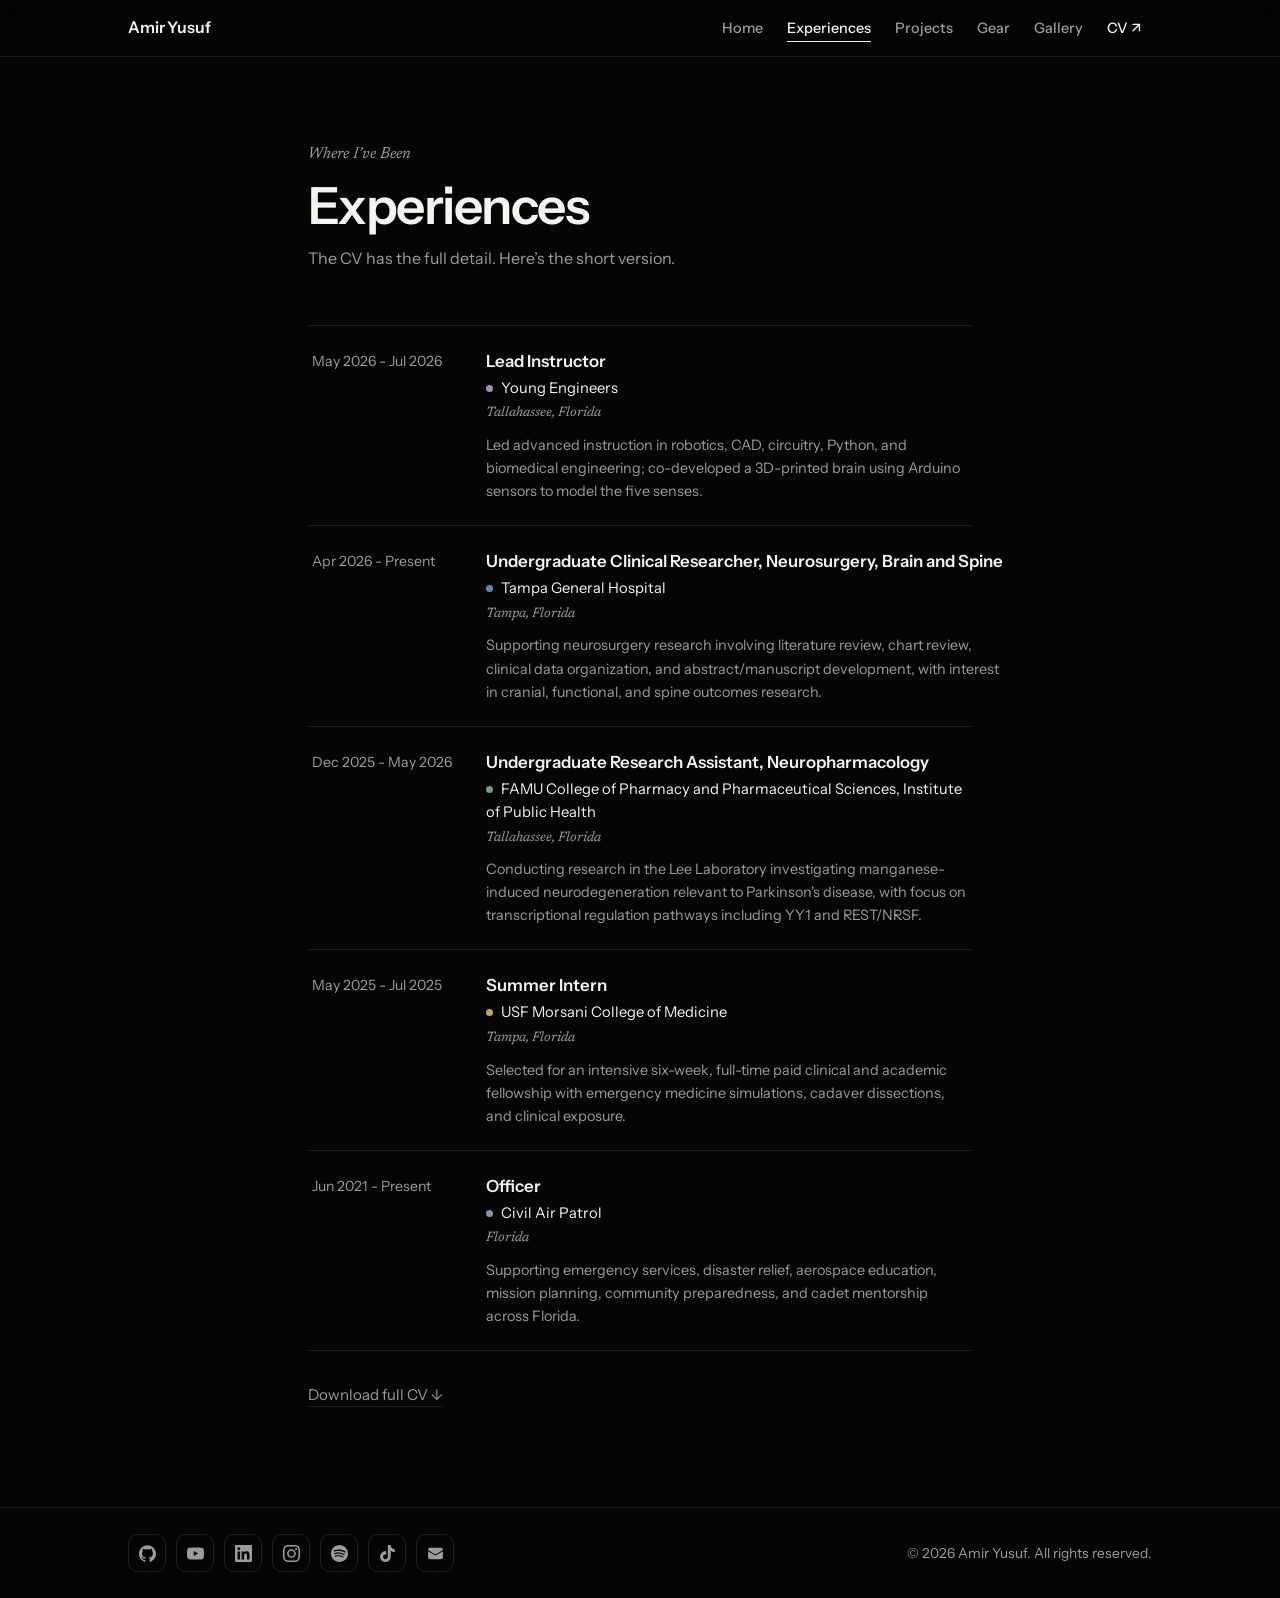
==== commit c4cd4681: "Add files via upload" ====
--- a/experience.html
+++ b/experience.html
@@ -4,7 +4,7 @@
   <meta charset="UTF-8" />
   <meta name="viewport" content="width=device-width, initial-scale=1.0" />
   <title>Experiences · Amir Yusuf</title>
-  <meta name="description" content="Research and service experience of Amir Yusuf: Tampa General Hospital, FAMU College of Pharmacy, USF Morsani College of Medicine, and Civil Air Patrol." />
+  <meta name="description" content="Research, teaching, and service experience of Amir Yusuf: Young Engineers, Tampa General Hospital, FAMU College of Pharmacy, USF Morsani College of Medicine, and Civil Air Patrol." />
   <meta name="theme-color" content="#050505" />
   <link rel="canonical" href="https://amiryusuf.com/experience.html" />
   <meta property="og:title" content="Experiences · Amir Yusuf" />
@@ -46,6 +46,15 @@
       <div class="container narrow">
         <ul class="xp fade d1">
           <li class="xp-row">
+            <span class="xp-date">May 2026 - Jul 2026</span>
+            <span class="xp-main">
+              <span class="xp-role">Lead Instructor</span>
+              <span class="xp-org"><span class="xp-dot" style="--a:#a98bb0" aria-hidden="true"></span>Young Engineers</span>
+              <span class="xp-loc">Tallahassee, Florida</span>
+              <span class="xp-note">Led advanced instruction in robotics, CAD, circuitry, Python, and biomedical engineering; co-developed a 3D-printed brain using Arduino sensors to model the five senses.</span>
+            </span>
+          </li>
+          <li class="xp-row">
             <span class="xp-date">Apr 2026 - Present</span>
             <span class="xp-main">
               <span class="xp-role long">Undergraduate Clinical Researcher, Neurosurgery, Brain and Spine</span>
@@ -55,7 +64,7 @@
             </span>
           </li>
           <li class="xp-row">
-            <span class="xp-date">Dec 2025 - Present</span>
+            <span class="xp-date">Dec 2025 - May 2026</span>
             <span class="xp-main">
               <span class="xp-role">Undergraduate Research Assistant, Neuropharmacology</span>
               <span class="xp-org"><span class="xp-dot" style="--a:#6f9e7a" aria-hidden="true"></span>FAMU College of Pharmacy and Pharmaceutical Sciences, Institute of Public Health</span>
--- a/styles.css
+++ b/styles.css
@@ -119,9 +119,10 @@
 /* =========================================================
    PAGE ENTRANCE / FADE
    ========================================================= */
+/* Cinematic reveal: opacity + slight rise + micro scale-up */
 .fade {
-  opacity: 0; transform: translateY(16px);
-  transition: opacity .6s var(--ease), transform .6s var(--ease);
+  opacity: 0; transform: translateY(18px) scale(0.985);
+  transition: opacity .7s var(--ease), transform .7s var(--ease);
   will-change: opacity, transform;
 }
 .fade.in { opacity: 1; transform: none; }
@@ -129,11 +130,20 @@
 .fade.d2 { transition-delay: .12s; }
 .fade.d3 { transition-delay: .18s; }
 .fade.d4 { transition-delay: .24s; }
+.fade.d5 { transition-delay: .30s; }
+.fade.d6 { transition-delay: .36s; }
 
 /* =========================================================
    HOME - HERO + HUB
    ========================================================= */
-.home-hero { padding: 128px 0 26px; }
+/* Hero fills the first screen so the next section sits below the fold.
+   svh keeps it stable on mobile (no jump when the address bar hides). */
+.home-hero {
+  position: relative;
+  min-height: 100vh; min-height: 100svh;
+  display: flex; align-items: center;
+  padding: 96px 0 92px; /* top clears the fixed nav; bottom leaves room for the scroll cue */
+}
 .home-hero h1 {
   font-size: clamp(2.6rem, 6.5vw, 4.2rem);
   font-weight: 600; line-height: 1.02; letter-spacing: -0.035em;
@@ -146,15 +156,48 @@
 .caret {
   display: inline-block; width: 3px; height: 0.9em;
   background: var(--text); margin-left: 4px;
-  transform: translateY(2px); animation: blink 0.85s steps(1) infinite;
-}
-@keyframes blink { 50% { opacity: 0; } }
+  transform: translateY(2px); animation: caretBlink 0.9s ease-in-out infinite;
+}
+@keyframes caretBlink {
+  0%, 45% { opacity: 1; }
+  55%, 100% { opacity: 0.08; }
+}
 @media (max-width: 420px) { .type-out { white-space: normal; } }
 .home-sub {
   margin-top: 20px; color: var(--muted);
   font-size: clamp(1rem, 1.7vw, 1.18rem); max-width: 56ch;
 }
 .home-sub b { color: var(--text); font-weight: 500; }
+
+/* subtle scroll cue anchoring the full-height hero (more below) */
+.hero-scroll {
+  position: absolute; left: 50%; bottom: 26px; transform: translateX(-50%);
+  display: grid; place-items: center; width: 34px; height: 34px;
+  color: var(--muted); border-radius: 999px; opacity: 0.7;
+  transition: color .2s var(--ease), opacity .2s var(--ease);
+}
+.hero-scroll:hover, .hero-scroll:focus-visible { color: var(--text); opacity: 1; outline: none; }
+.hero-scroll::after {
+  content: ""; width: 8px; height: 8px;
+  border-right: 1px solid currentColor; border-bottom: 1px solid currentColor;
+  animation: scrollBob 2.2s var(--ease) infinite;
+}
+@keyframes scrollBob {
+  0%, 100% { transform: rotate(45deg) translate(-1.5px, -1.5px); opacity: 0.35; }
+  50% { transform: rotate(45deg) translate(1.5px, 1.5px); opacity: 0.85; }
+}
+
+/* hero masthead: tiny labels anchoring the bottom edge so the full-height
+   hero reads as a composed editorial cover, not an empty centered block */
+.hero-meta {
+  position: absolute; left: 50%; bottom: 28px; transform: translateX(-50%);
+  width: 100%; max-width: var(--container);
+  padding: 0 28px; box-sizing: border-box;
+  display: flex; justify-content: space-between; align-items: center;
+  font-size: 0.68rem; letter-spacing: 0.2em; text-transform: uppercase;
+  color: var(--muted); pointer-events: none;
+}
+.hero-meta span { pointer-events: auto; }
 
 .hub { padding-bottom: 70px; }
 .hub-grid {
@@ -462,6 +505,8 @@
   display: flex; justify-content: center; align-items: center;
   padding: 18px 0;
 }
+/* Crooked collage card. --py is a scroll-parallax offset set by JS;
+   the base transform composes it with the card's rotation + offset. */
 .photo-card {
   position: relative;
   flex: 0 0 auto;
@@ -470,18 +515,41 @@
   border-radius: 14px; overflow: hidden;
   border: 1px solid var(--border);
   background: var(--card);
-  transform: rotate(var(--r, 0)) translateY(var(--y, 0));
-  transition: transform .35s var(--ease), border-color .3s var(--ease);
+  opacity: 0; /* staggered reveal, set to 1 when collage enters view */
+  transform: rotate(var(--r, 0)) translateY(calc(var(--y, 0px) + var(--py, 0px)));
+  transition: transform .4s var(--ease), border-color .3s var(--ease),
+              box-shadow .4s var(--ease), opacity .6s var(--ease);
 }
 .photo-card:first-child { margin-left: 0; }
 .photo-card img {
   width: 100%; height: 100%; object-fit: cover; object-position: center;
-}
+  /* full color at all times (no dimming/desaturation) */
+  transition: transform .7s var(--ease);
+}
+/* hover: noticeable lift, straighten, gentle zoom, soft shadow */
 .photo-card:hover {
-  transform: rotate(0deg) translateY(-10px) scale(1.03);
-  border-color: var(--border-hover);
+  transform: rotate(0deg) translateY(-16px) scale(1.05);
+  border-color: var(--text);
+  box-shadow: 0 30px 56px -24px rgba(0,0,0,0.95);
   z-index: 5;
 }
+.photo-card:hover img { transform: scale(1.04); }
+.photo-card:focus-visible {
+  transform: rotate(0deg) translateY(-16px) scale(1.05);
+  outline: 1px solid var(--text); outline-offset: 3px; z-index: 5;
+}
+
+/* staggered entrance once the collage scrolls into view */
+.home-collage.fade { opacity: 1; transform: none; } /* container itself does not fade; cards do */
+.home-collage.in .photo-card { opacity: 1; }
+.home-collage.in .photo-card:nth-child(1) { transition-delay: .04s; }
+.home-collage.in .photo-card:nth-child(2) { transition-delay: .10s; }
+.home-collage.in .photo-card:nth-child(3) { transition-delay: .16s; }
+.home-collage.in .photo-card:nth-child(4) { transition-delay: .22s; }
+.home-collage.in .photo-card:nth-child(5) { transition-delay: .28s; }
+
+/* recently collage uses the standard caption + location overlay (predalina / Tampa, Florida) */
+.photo-card:focus-visible .ph-overlay { opacity: 1; }
 
 /* =========================================================
    HOME - hobbies + finance + project preview cards
@@ -621,6 +689,98 @@
 }
 .lightbox-close:hover { border-color: var(--border-hover); transform: scale(1.05); }
 body.no-scroll { overflow: hidden; }
+
+/* =========================================================
+   MICRO-INTERACTIONS (premium card hover, coordinates, intro)
+   ========================================================= */
+
+/* Tactile card hover: soft border glow + a masked diagonal light sweep.
+   Applied to project, gear and home hub cards. Restrained, no color. */
+.project, .gear-item, .hub-grid .card { position: relative; }
+.project::after, .gear-item::after, .hub-grid .card::after {
+  content: ""; position: absolute; inset: 0; z-index: 3;
+  border-radius: inherit; pointer-events: none;
+  background: linear-gradient(115deg, transparent 30%, rgba(245,245,240,0.14) 50%, transparent 70%);
+  background-size: 230% 100%; background-position: 160% 0;
+  opacity: 0;
+  transition: opacity .35s var(--ease), background-position .85s var(--ease);
+}
+.project:hover::after, .gear-item:hover::after, .hub-grid .card:hover::after,
+.project:focus-within::after, .gear-item:focus-within::after, .hub-grid .card:focus-within::after {
+  opacity: 1; background-position: -40% 0;
+}
+/* clearer lift + brighter border + visible glow on hover/focus */
+.project:hover, .gear-item:hover, .hub-grid .card:hover,
+.project:focus-within, .gear-item:focus-within, .hub-grid .card:focus-within {
+  transform: translateY(-6px);
+  border-color: var(--text);
+  box-shadow: 0 0 0 1px rgba(245,245,240,0.14), 0 26px 52px -22px rgba(0,0,0,0.95);
+}
+
+/* International "Now / Coordinates" status card */
+.coordinates { padding: 18px 0 80px; }
+/* centered centerpiece: present but quieter than the hero */
+.coord-card {
+  position: relative; overflow: hidden;
+  max-width: 760px; margin: 0 auto;
+  border: 1px solid var(--border-hover); border-radius: var(--radius);
+  background: linear-gradient(180deg, rgba(255,255,255,0.05), rgba(255,255,255,0));
+  padding: 30px 32px 32px;
+}
+/* slow status "scanline" drifting across the card, very low opacity */
+.coord-card::before {
+  content: ""; position: absolute; top: 0; bottom: 0; left: -30%;
+  width: 30%; pointer-events: none;
+  background: linear-gradient(90deg, transparent, rgba(245,245,240,0.07), transparent);
+  animation: coordScan 7s linear infinite;
+}
+@keyframes coordScan { to { transform: translateX(440%); } }
+.coord-top {
+  display: flex; align-items: center; gap: 11px;
+  padding-bottom: 18px; margin-bottom: 4px;
+  border-bottom: 1px solid var(--border);
+}
+.coord-live {
+  width: 9px; height: 9px; border-radius: 50%; background: var(--text);
+  box-shadow: 0 0 0 0 rgba(245,245,240,0.5);
+  animation: coordPulse 2.4s var(--ease) infinite;
+}
+@keyframes coordPulse {
+  0% { box-shadow: 0 0 0 0 rgba(245,245,240,0.5); }
+  70% { box-shadow: 0 0 0 9px rgba(245,245,240,0); }
+  100% { box-shadow: 0 0 0 0 rgba(245,245,240,0); }
+}
+.coord-label { font-size: 0.74rem; letter-spacing: 0.34em; text-transform: uppercase; color: var(--text); }
+.coord-coords { margin-left: auto; font-size: 0.74rem; letter-spacing: 0.12em; color: var(--muted); }
+.coord-place {
+  font-family: var(--serif); font-size: clamp(2rem, 5vw, 3rem);
+  letter-spacing: -0.015em; line-height: 1.05; margin: 18px 0 6px;
+}
+.coord-place span { color: var(--muted); margin: 0 8px; }
+.coord-tags { display: flex; flex-wrap: wrap; align-items: center; gap: 0 7px; margin-top: 14px; }
+.coord-tags li { font-size: 0.95rem; color: var(--muted); }
+.coord-tags li:not(:last-child)::after { content: "·"; margin-left: 6px; color: var(--border-hover); }
+/* tags slide in gently, staggered, when the card reveals */
+.coordinates.in .coord-tags li { animation: coordTag .6s var(--ease) both; }
+.coordinates.in .coord-tags li:nth-child(1) { animation-delay: .12s; }
+.coordinates.in .coord-tags li:nth-child(2) { animation-delay: .19s; }
+.coordinates.in .coord-tags li:nth-child(3) { animation-delay: .26s; }
+.coordinates.in .coord-tags li:nth-child(4) { animation-delay: .33s; }
+.coordinates.in .coord-tags li:nth-child(5) { animation-delay: .40s; }
+@keyframes coordTag { from { opacity: 0; transform: translateX(8px); } to { opacity: 1; transform: none; } }
+
+/* First-load identity moment (home only). Fades out, never blocks nav. */
+.intro {
+  position: fixed; inset: 0; z-index: 200;
+  display: grid; place-items: center;
+  background: #050505;
+  opacity: 1; transition: opacity .6s var(--ease);
+}
+.intro.done { opacity: 0; pointer-events: none; }
+.intro-inner { text-align: center; animation: introRise .7s var(--ease) both; }
+.intro-name { display: block; font-family: var(--serif); font-size: clamp(2rem, 7vw, 3.2rem); letter-spacing: -0.02em; }
+.intro-loc { display: block; margin-top: 8px; font-size: 0.78rem; letter-spacing: 0.3em; text-transform: uppercase; color: var(--muted); }
+@keyframes introRise { from { opacity: 0; transform: translateY(10px); } to { opacity: 1; transform: none; } }
 
 /* =========================================================
    RESPONSIVE
@@ -641,19 +801,39 @@
 
 @media (max-width: 600px) {
   .nav.solid, .nav { background: rgba(5,5,5,0.85); backdrop-filter: blur(12px); -webkit-backdrop-filter: blur(12px); border-bottom: 1px solid var(--border); }
-  .nav-toggle { display: flex; }
+  .nav-toggle { display: flex; position: relative; z-index: 70; }
+
+  /* Fullscreen editorial nav panel */
   .nav-menu {
-    position: absolute; top: 100%; left: 0; right: 0;
-    flex-direction: column; align-items: stretch; gap: 2px; padding: 12px;
-    background: rgba(5,5,5,0.97); border-bottom: 1px solid var(--border);
-    transform: translateY(-8px); opacity: 0; pointer-events: none;
-    transition: opacity .25s var(--ease), transform .25s var(--ease);
+    position: fixed; inset: 0; z-index: 60;
+    flex-direction: column; align-items: flex-start; justify-content: center;
+    gap: 4px; padding: 96px 34px 48px; height: 100dvh;
+    background:
+      radial-gradient(120% 70% at 100% 0%, rgba(255,255,255,0.05), transparent 60%),
+      #050505;
+    border: 0; border-left: 1px solid var(--border);
+    opacity: 0; transform: translateX(6%); pointer-events: none;
+    transition: opacity .35s var(--ease), transform .45s var(--ease);
   }
   .nav-menu.open { opacity: 1; transform: none; pointer-events: auto; }
-  .nav-link { padding: 12px 14px; }
+  .nav-link {
+    font-size: 1.7rem; padding: 10px 0; color: var(--text);
+    opacity: 0; transform: translateX(16px);
+    transition: opacity .4s var(--ease), transform .4s var(--ease), color .2s var(--ease);
+  }
   .nav-link::after { display: none; }
-
-  .home-hero { padding: 104px 0 18px; }
+  /* links stagger in after the panel opens */
+  .nav-menu.open .nav-link { opacity: 1; transform: none; }
+  .nav-menu.open li:nth-child(1) .nav-link { transition-delay: .08s; }
+  .nav-menu.open li:nth-child(2) .nav-link { transition-delay: .14s; }
+  .nav-menu.open li:nth-child(3) .nav-link { transition-delay: .20s; }
+  .nav-menu.open li:nth-child(4) .nav-link { transition-delay: .26s; }
+  .nav-menu.open li:nth-child(5) .nav-link { transition-delay: .32s; }
+  .nav-menu.open li:nth-child(6) .nav-link { transition-delay: .38s; }
+
+  /* mobile: tighter hero so it doesn't feel over-spaced; hide masthead row */
+  .home-hero { min-height: 90svh; padding: 92px 0 70px; }
+  .hero-meta { display: none; }
   .page-hero { padding: 104px 0 18px; }
   .hub-grid { grid-template-columns: 1fr; }
   .span-2 { grid-column: auto; }
@@ -693,5 +873,22 @@
   }
   .fade { opacity: 1; transform: none; }
   .phone-gallery .shot { opacity: 1 !important; transform: none !important; }
-  .caret { animation: none; }
-}
+  .caret { animation: none; opacity: 1; }
+  /* new motion upgrades: keep content visible, drop ambient motion */
+  .photo-card { opacity: 1 !important; }
+  .coord-card::before { display: none; }
+  .coord-live { animation: none; }
+  .coordinates .coord-tags li { animation: none !important; opacity: 1 !important; }
+  .intro { display: none !important; }
+  /* mobile menu: show links instantly, no staggered delay */
+  .nav-menu.open .nav-link { transition-delay: 0s !important; }
+  .photo-card, .home-collage .photo-card { transition-delay: 0s !important; }
+}
+
+/* Hero caret: intentionally keep blinking even under reduced motion.
+   It is a 3px opacity-only cursor (no movement), placed after the
+   reduced-motion block with higher specificity + !important so it wins. */
+.type .caret {
+  animation: caretBlink 0.9s ease-in-out infinite !important;
+  opacity: 1;
+}
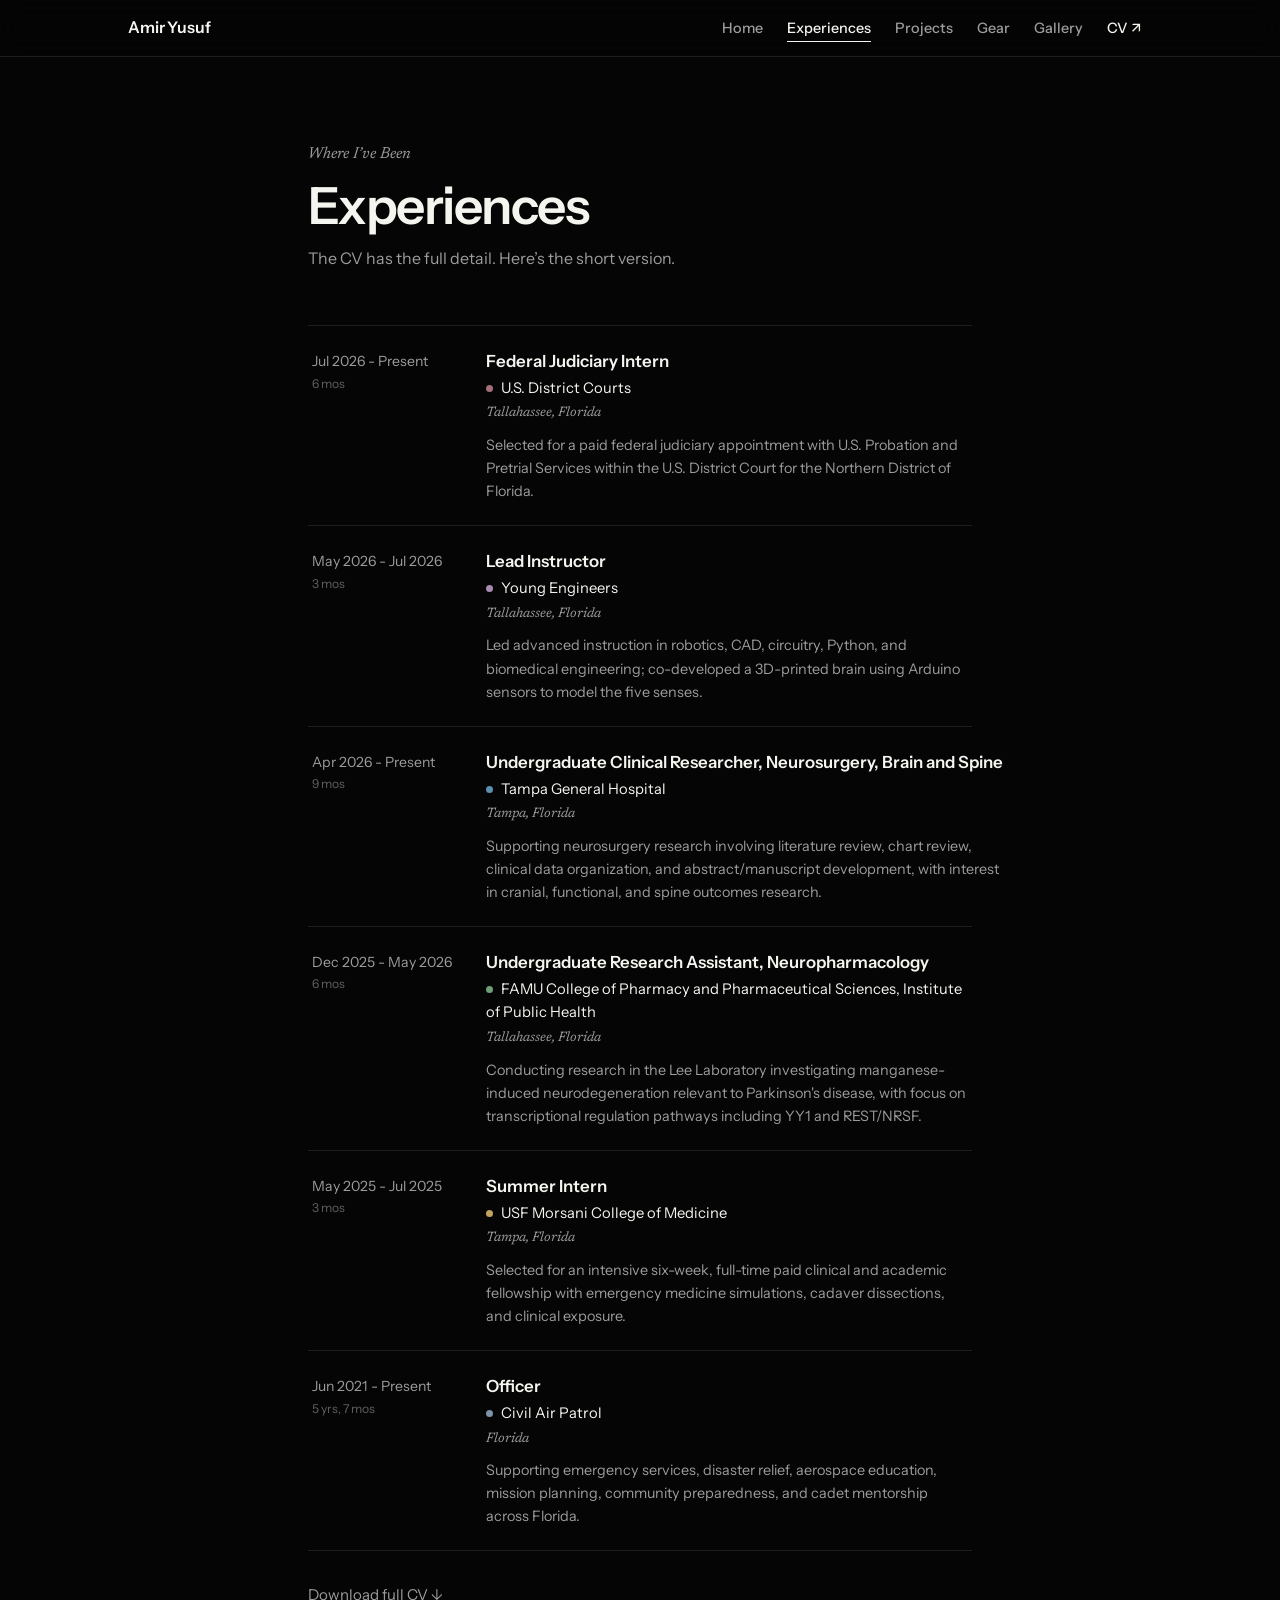
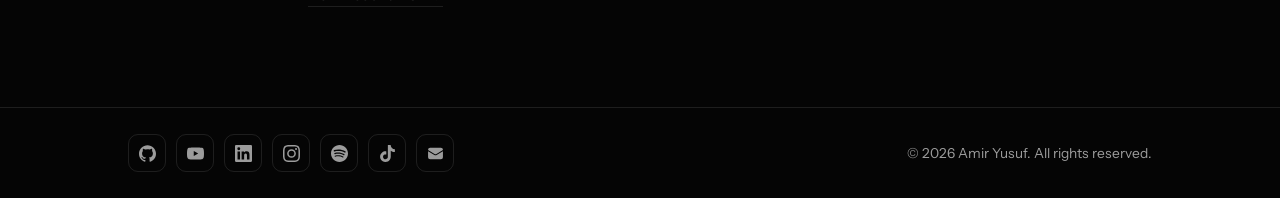
==== commit b8cdef64: "Add files via upload" ====
--- a/experience.html
+++ b/experience.html
@@ -46,7 +46,16 @@
       <div class="container narrow">
         <ul class="xp fade d1">
           <li class="xp-row">
-            <span class="xp-date">May 2026 - Jul 2026</span>
+            <span class="xp-date" data-start="2026-07" data-end="present"><span class="xp-range">Jul 2026 - Present</span><span class="xp-dur"></span></span>
+            <span class="xp-main">
+              <span class="xp-role">Federal Judiciary Intern</span>
+              <span class="xp-org"><span class="xp-dot" style="--a:#a3707a" aria-hidden="true"></span>U.S. District Courts</span>
+              <span class="xp-loc">Tallahassee, Florida</span>
+              <span class="xp-note">Selected for a paid federal judiciary appointment with U.S. Probation and Pretrial Services within the U.S. District Court for the Northern District of Florida.</span>
+            </span>
+          </li>
+          <li class="xp-row">
+            <span class="xp-date" data-start="2026-05" data-end="2026-07"><span class="xp-range">May 2026 - Jul 2026</span><span class="xp-dur"></span></span>
             <span class="xp-main">
               <span class="xp-role">Lead Instructor</span>
               <span class="xp-org"><span class="xp-dot" style="--a:#a98bb0" aria-hidden="true"></span>Young Engineers</span>
@@ -55,7 +64,7 @@
             </span>
           </li>
           <li class="xp-row">
-            <span class="xp-date">Apr 2026 - Present</span>
+            <span class="xp-date" data-start="2026-04" data-end="present"><span class="xp-range">Apr 2026 - Present</span><span class="xp-dur"></span></span>
             <span class="xp-main">
               <span class="xp-role long">Undergraduate Clinical Researcher, Neurosurgery, Brain and Spine</span>
               <span class="xp-org"><span class="xp-dot" style="--a:#5b8fb0" aria-hidden="true"></span>Tampa General Hospital</span>
@@ -64,7 +73,7 @@
             </span>
           </li>
           <li class="xp-row">
-            <span class="xp-date">Dec 2025 - May 2026</span>
+            <span class="xp-date" data-start="2025-12" data-end="2026-05"><span class="xp-range">Dec 2025 - May 2026</span><span class="xp-dur"></span></span>
             <span class="xp-main">
               <span class="xp-role">Undergraduate Research Assistant, Neuropharmacology</span>
               <span class="xp-org"><span class="xp-dot" style="--a:#6f9e7a" aria-hidden="true"></span>FAMU College of Pharmacy and Pharmaceutical Sciences, Institute of Public Health</span>
@@ -73,7 +82,7 @@
             </span>
           </li>
           <li class="xp-row">
-            <span class="xp-date">May 2025 - Jul 2025</span>
+            <span class="xp-date" data-start="2025-05" data-end="2025-07"><span class="xp-range">May 2025 - Jul 2025</span><span class="xp-dur"></span></span>
             <span class="xp-main">
               <span class="xp-role">Summer Intern</span>
               <span class="xp-org"><span class="xp-dot" style="--a:#c2a25e" aria-hidden="true"></span>USF Morsani College of Medicine</span>
@@ -82,7 +91,7 @@
             </span>
           </li>
           <li class="xp-row">
-            <span class="xp-date">Jun 2021 - Present</span>
+            <span class="xp-date" data-start="2021-06" data-end="present"><span class="xp-range">Jun 2021 - Present</span><span class="xp-dur"></span></span>
             <span class="xp-main">
               <span class="xp-role">Officer</span>
               <span class="xp-org"><span class="xp-dot" style="--a:#7d93a8" aria-hidden="true"></span>Civil Air Patrol</span>
--- a/styles.css
+++ b/styles.css
@@ -340,12 +340,29 @@
 .rb-head .go { color: var(--muted); font-size: 0.82rem; transition: color .2s var(--ease), transform .2s var(--ease); }
 .rb-head a.go:hover { color: var(--text); transform: translate(2px,-2px); }
 .rb-desc { color: var(--muted); font-size: 0.85rem; }
+/* research feature: date/association meta + presentation paragraph */
+.feature-meta { font-size: 0.82rem; color: var(--muted); margin-top: 8px; }
+.feature .feature-present { font-size: 0.88rem; margin-top: 10px; }
+/* refined document-preview card for the research poster */
+.poster-card {
+  display: block; overflow: hidden;
+  border: 1px solid var(--border); border-radius: 12px; background: var(--bg);
+  transition: border-color .3s var(--ease), transform .3s var(--ease);
+}
+.poster-card:hover, .poster-card:focus-visible { border-color: var(--border-hover); transform: translateY(-2px); }
+.poster-thumb { display: block; aspect-ratio: 4 / 3; background: #fff; border-bottom: 1px solid var(--border); overflow: hidden; }
+.poster-thumb img { width: 100%; height: 100%; object-fit: contain; background: #fff; }
+.poster-info { display: flex; flex-direction: column; gap: 3px; padding: 12px 14px 14px; }
+.poster-info strong { font-size: 0.95rem; }
+.poster-sub { font-size: 0.82rem; color: var(--muted); }
+.poster-info .go { font-size: 0.82rem; color: var(--muted); margin-top: 4px; transition: color .2s var(--ease); }
+.poster-card:hover .go, .poster-card:focus-visible .go { color: var(--text); }
 /* preview embedded as a project card's top visual */
 .project .site-preview { border: 0; border-radius: 0; border-bottom: 1px solid var(--border); }
 .project-head a.go { transition: color .2s var(--ease), transform .2s var(--ease); }
 .project-head a.go:hover { color: var(--text); transform: translate(2px,-2px); }
 
-.projects { display: grid; grid-template-columns: repeat(2, 1fr); gap: 16px; }
+.projects { display: grid; grid-template-columns: repeat(3, 1fr); gap: 16px; }
 .project {
   display: flex; flex-direction: column;
   background: var(--card); border: 1px solid var(--border); border-radius: var(--radius);
@@ -379,7 +396,9 @@
   transition: padding-left .25s var(--ease);
 }
 .xp-row:hover { padding-left: 12px; }
-.xp-date { color: var(--muted); font-size: 0.88rem; padding-top: 2px; }
+.xp-date { display: flex; flex-direction: column; gap: 1px; padding-top: 2px; }
+.xp-range { color: var(--muted); font-size: 0.88rem; }
+.xp-dur { font-size: 0.76rem; color: rgba(156, 156, 156, 0.6); }
 .xp-main { display: flex; flex-direction: column; gap: 2px; }
 .xp-role { font-size: 1.05rem; font-weight: 600; }
 @media (min-width: 760px) { .xp-role.long { white-space: nowrap; font-size: clamp(0.96rem, 1.35vw, 1.05rem); } }
